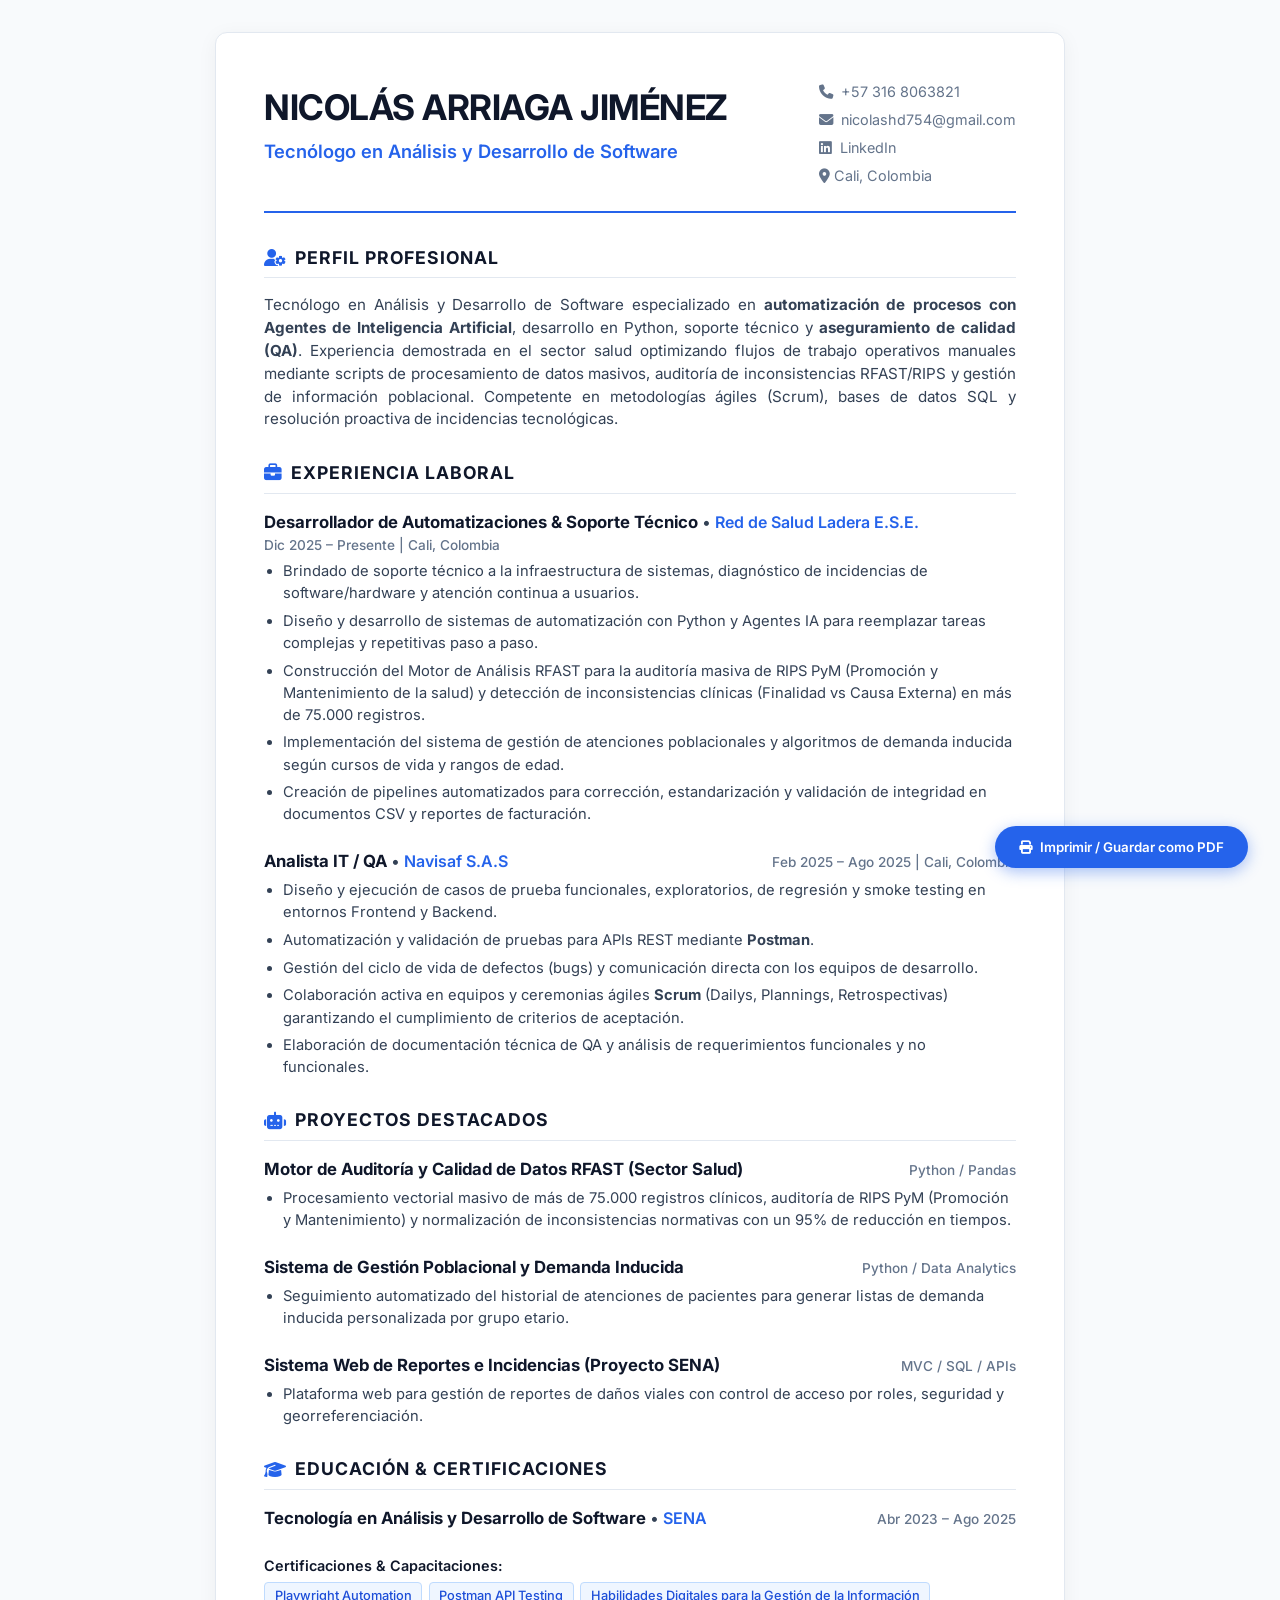
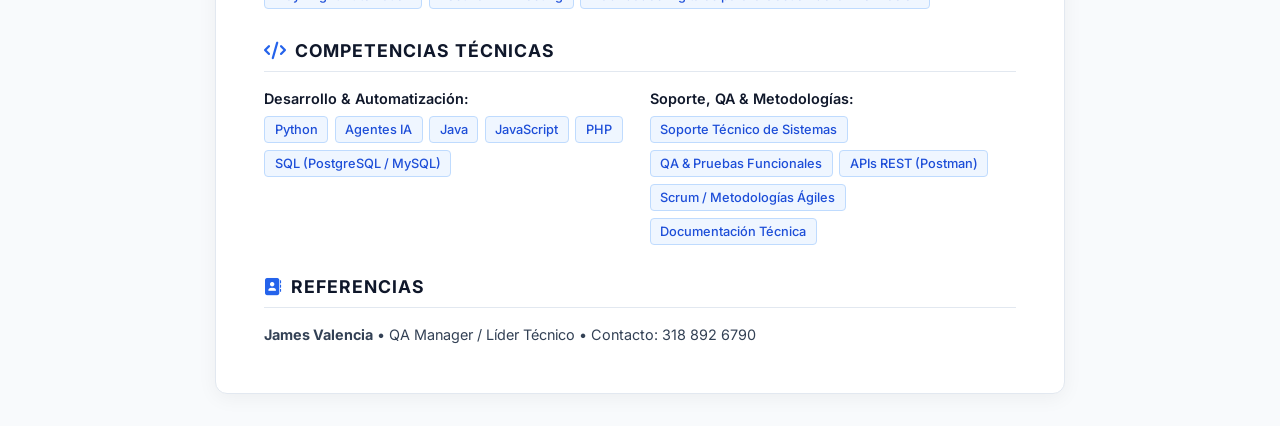
==== cv.html @ 8279fa6a "Initial commit of portafolio" ====
<!DOCTYPE html>
<html lang="es">
<head>
    <meta charset="UTF-8">
    <meta name="viewport" content="width=device-width, initial-scale=1.0">
    <title>CV - Nicolás Arriaga Jiménez | Analista & Desarrollador</title>
    <link rel="preconnect" href="https://fonts.googleapis.com">
    <link rel="preconnect" href="https://fonts.gstatic.com" crossorigin>
    <link href="https://fonts.googleapis.com/css2?family=Inter:wght@300;400;500;600;700&display=swap" rel="stylesheet">
    <link rel="stylesheet" href="https://cdnjs.cloudflare.com/ajax/libs/font-awesome/6.4.0/css/all.min.css">
    <style>
        :root {
            --primary: #0f172a;
            --accent: #2563eb;
            --text: #334155;
            --text-light: #64748b;
            --bg: #f8fafc;
            --card-bg: #ffffff;
            --border: #e2e8f0;
        }

        * {
            margin: 0;
            padding: 0;
            box-sizing: border-box;
            font-family: 'Inter', sans-serif;
        }

        body {
            background-color: var(--bg);
            color: var(--text);
            line-height: 1.5;
            padding: 2rem 1rem;
        }

        .cv-container {
            max-width: 850px;
            margin: 0 auto;
            background: var(--card-bg);
            padding: 3rem;
            border-radius: 12px;
            box-shadow: 0 4px 20px rgba(0, 0, 0, 0.05);
            border: 1px solid var(--border);
        }

        header {
            border-bottom: 2px solid var(--accent);
            padding-bottom: 1.5rem;
            margin-bottom: 2rem;
            display: flex;
            justify-content: space-between;
            align-items: flex-start;
            flex-wrap: wrap;
            gap: 1rem;
        }

        .header-title h1 {
            font-size: 2.2rem;
            color: var(--primary);
            font-weight: 700;
            letter-spacing: -0.5px;
        }

        .header-title h2 {
            font-size: 1.15rem;
            color: var(--accent);
            font-weight: 600;
            margin-top: 0.25rem;
        }

        .contact-details {
            font-size: 0.9rem;
            color: var(--text-light);
            display: flex;
            flex-direction: column;
            gap: 0.4rem;
        }

        .contact-details a {
            color: var(--text-light);
            text-decoration: none;
            display: inline-flex;
            align-items: center;
            gap: 0.5rem;
            transition: color 0.2s;
        }

        .contact-details a:hover {
            color: var(--accent);
        }

        .section-title {
            font-size: 1.1rem;
            text-transform: uppercase;
            letter-spacing: 1px;
            color: var(--primary);
            border-bottom: 1px solid var(--border);
            padding-bottom: 0.4rem;
            margin: 1.8rem 0 1rem 0;
            display: flex;
            align-items: center;
            gap: 0.5rem;
            font-weight: 700;
        }

        .section-title i {
            color: var(--accent);
        }

        p.summary {
            font-size: 0.95rem;
            color: var(--text);
            text-align: justify;
        }

        .timeline-item {
            margin-bottom: 1.5rem;
        }

        .timeline-header {
            display: flex;
            justify-content: space-between;
            align-items: baseline;
            flex-wrap: wrap;
            margin-bottom: 0.3rem;
        }

        .job-title {
            font-weight: 700;
            color: var(--primary);
            font-size: 1.05rem;
        }

        .company {
            color: var(--accent);
            font-weight: 600;
        }

        .date {
            font-size: 0.85rem;
            color: var(--text-light);
            font-weight: 500;
        }

        ul.bullets {
            list-style-type: disc;
            margin-left: 1.2rem;
            font-size: 0.92rem;
            color: var(--text);
        }

        ul.bullets li {
            margin-bottom: 0.35rem;
        }

        .skills-grid {
            display: grid;
            grid-template-columns: repeat(auto-fit, minmax(240px, 1fr));
            gap: 1.2rem;
        }

        .skill-box h4 {
            font-size: 0.9rem;
            color: var(--primary);
            margin-bottom: 0.4rem;
            font-weight: 600;
        }

        .tags {
            display: flex;
            flex-wrap: wrap;
            gap: 0.4rem;
        }

        .tag {
            background: #eff6ff;
            color: #1d4ed8;
            padding: 0.2rem 0.6rem;
            border-radius: 4px;
            font-size: 0.8rem;
            font-weight: 500;
            border: 1px solid #bfdbfe;
        }

        .print-btn {
            position: fixed;
            bottom: 2rem;
            right: 2rem;
            background: var(--accent);
            color: white;
            padding: 0.8rem 1.5rem;
            border-radius: 50px;
            text-decoration: none;
            font-weight: 600;
            box-shadow: 0 4px 15px rgba(37, 99, 235, 0.4);
            display: flex;
            align-items: center;
            gap: 0.5rem;
            cursor: pointer;
            border: none;
            z-index: 100;
            transition: transform 0.2s;
        }

        .print-btn:hover {
            transform: scale(1.05);
        }

        @media print {
            body {
                background: white;
                padding: 0;
            }

            .cv-container {
                box-shadow: none;
                border: none;
                padding: 0;
                max-width: 100%;
            }

            .print-btn {
                display: none;
            }
        }
    </style>
</head>
<body>

    <button onclick="window.print()" class="print-btn">
        <i class="fa-solid fa-print"></i> Imprimir / Guardar como PDF
    </button>

    <div class="cv-container">
        <header>
            <div class="header-title">
                <h1>NICOLÁS ARRIAGA JIMÉNEZ</h1>
                <h2>Tecnólogo en Análisis y Desarrollo de Software</h2>
            </div>
            <div class="contact-details">
                <a href="tel:+573168063821"><i class="fa-solid fa-phone"></i> +57 316 8063821</a>
                <a href="mailto:nicolashd754@gmail.com"><i class="fa-solid fa-envelope"></i> nicolashd754@gmail.com</a>
                <a href="https://www.linkedin.com/in/nicolas-arriaga-jimenez-a359a2356" target="_blank"><i class="fa-brands fa-linkedin"></i> LinkedIn</a>
                <span><i class="fa-solid fa-location-dot"></i> Cali, Colombia</span>
            </div>
        </header>

        <!-- PERFIL -->
        <section>
            <h3 class="section-title"><i class="fa-solid fa-user-gear"></i> Perfil Profesional</h3>
            <p class="summary">
                Tecnólogo en Análisis y Desarrollo de Software especializado en <strong>automatización de procesos con Agentes de Inteligencia Artificial</strong>, desarrollo en Python, soporte técnico y <strong>aseguramiento de calidad (QA)</strong>. Experiencia demostrada en el sector salud optimizando flujos de trabajo operativos manuales mediante scripts de procesamiento de datos masivos, auditoría de inconsistencias RFAST/RIPS y gestión de información poblacional. Competente en metodologías ágiles (Scrum), bases de datos SQL y resolución proactiva de incidencias tecnológicas.
            </p>
        </section>

        <!-- EXPERIENCIA LABORAL -->
        <section>
            <h3 class="section-title"><i class="fa-solid fa-briefcase"></i> Experiencia Laboral</h3>

            <!-- Red de Salud Ladera -->
            <div class="timeline-item">
                <div class="timeline-header">
                    <div>
                        <span class="job-title">Desarrollador de Automatizaciones & Soporte Técnico</span> &bull; <span class="company">Red de Salud Ladera E.S.E.</span>
                    </div>
                    <span class="date">Dic 2025 – Presente | Cali, Colombia</span>
                </div>
                <ul class="bullets">
                    <li>Brindado de soporte técnico a la infraestructura de sistemas, diagnóstico de incidencias de software/hardware y atención continua a usuarios.</li>
                    <li>Diseño y desarrollo de sistemas de automatización con Python y Agentes IA para reemplazar tareas complejas y repetitivas paso a paso.</li>
                    <li>Construcción del Motor de Análisis RFAST para la auditoría masiva de RIPS PyM (Promoción y Mantenimiento de la salud) y detección de inconsistencias clínicas (Finalidad vs Causa Externa) en más de 75.000 registros.</li>
                    <li>Implementación del sistema de gestión de atenciones poblacionales y algoritmos de demanda inducida según cursos de vida y rangos de edad.</li>
                    <li>Creación de pipelines automatizados para corrección, estandarización y validación de integridad en documentos CSV y reportes de facturación.</li>
                </ul>
            </div>
            
            <!-- Navisaf S.A.S -->
            <div class="timeline-item">
                <div class="timeline-header">
                    <div>
                        <span class="job-title">Analista IT / QA</span> &bull; <span class="company">Navisaf S.A.S</span>
                    </div>
                    <span class="date">Feb 2025 – Ago 2025 | Cali, Colombia</span>
                </div>
                <ul class="bullets">
                    <li>Diseño y ejecución de casos de prueba funcionales, exploratorios, de regresión y smoke testing en entornos Frontend y Backend.</li>
                    <li>Automatización y validación de pruebas para APIs REST mediante <strong>Postman</strong>.</li>
                    <li>Gestión del ciclo de vida de defectos (bugs) y comunicación directa con los equipos de desarrollo.</li>
                    <li>Colaboración activa en equipos y ceremonias ágiles <strong>Scrum</strong> (Dailys, Plannings, Retrospectivas) garantizando el cumplimiento de criterios de aceptación.</li>
                    <li>Elaboración de documentación técnica de QA y análisis de requerimientos funcionales y no funcionales.</li>
                </ul>
            </div>
        </section>

        <!-- PROYECTOS DESTACADOS -->
        <section>
            <h3 class="section-title"><i class="fa-solid fa-robot"></i> Proyectos Destacados</h3>

            <div class="timeline-item">
                <div class="timeline-header">
                    <span class="job-title">Motor de Auditoría y Calidad de Datos RFAST (Sector Salud)</span>
                    <span class="date">Python / Pandas</span>
                </div>
                <ul class="bullets">
                    <li>Procesamiento vectorial masivo de más de 75.000 registros clínicos, auditoría de RIPS PyM (Promoción y Mantenimiento) y normalización de inconsistencias normativas con un 95% de reducción en tiempos.</li>
                </ul>
            </div>

            <div class="timeline-item">
                <div class="timeline-header">
                    <span class="job-title">Sistema de Gestión Poblacional y Demanda Inducida</span>
                    <span class="date">Python / Data Analytics</span>
                </div>
                <ul class="bullets">
                    <li>Seguimiento automatizado del historial de atenciones de pacientes para generar listas de demanda inducida personalizada por grupo etario.</li>
                </ul>
            </div>

            <div class="timeline-item">
                <div class="timeline-header">
                    <span class="job-title">Sistema Web de Reportes e Incidencias (Proyecto SENA)</span>
                    <span class="date">MVC / SQL / APIs</span>
                </div>
                <ul class="bullets">
                    <li>Plataforma web para gestión de reportes de daños viales con control de acceso por roles, seguridad y georreferenciación.</li>
                </ul>
            </div>
        </section>

        <!-- EDUCACIÓN Y CERTIFICACIONES -->
        <section>
            <h3 class="section-title"><i class="fa-solid fa-graduation-cap"></i> Educación & Certificaciones</h3>
            
            <div class="timeline-item">
                <div class="timeline-header">
                    <div>
                        <span class="job-title">Tecnología en Análisis y Desarrollo de Software</span> &bull; <span class="company">SENA</span>
                    </div>
                    <span class="date">Abr 2023 – Ago 2025</span>
                </div>
            </div>

            <div style="margin-top: 0.5rem;">
                <p style="font-size: 0.9rem; font-weight: 600; color: var(--primary); margin-bottom: 0.3rem;">Certificaciones & Capacitaciones:</p>
                <div class="tags">
                    <span class="tag">Playwright Automation</span>
                    <span class="tag">Postman API Testing</span>
                    <span class="tag">Habilidades Digitales para la Gestión de la Información</span>
                </div>
            </div>
        </section>

        <!-- COMPETENCIAS TÉCNICAS -->
        <section>
            <h3 class="section-title"><i class="fa-solid fa-code"></i> Competencias Técnicas</h3>
            <div class="skills-grid">
                <div class="skill-box">
                    <h4>Desarrollo & Automatización:</h4>
                    <div class="tags">
                        <span class="tag">Python</span>
                        <span class="tag">Agentes IA</span>
                        <span class="tag">Java</span>
                        <span class="tag">JavaScript</span>
                        <span class="tag">PHP</span>
                        <span class="tag">SQL (PostgreSQL / MySQL)</span>
                    </div>
                </div>
                <div class="skill-box">
                    <h4>Soporte, QA & Metodologías:</h4>
                    <div class="tags">
                        <span class="tag">Soporte Técnico de Sistemas</span>
                        <span class="tag">QA & Pruebas Funcionales</span>
                        <span class="tag">APIs REST (Postman)</span>
                        <span class="tag">Scrum / Metodologías Ágiles</span>
                        <span class="tag">Documentación Técnica</span>
                    </div>
                </div>
            </div>
        </section>

        <!-- REFERENCIAS -->
        <section>
            <h3 class="section-title"><i class="fa-solid fa-address-book"></i> Referencias</h3>
            <p style="font-size: 0.9rem;">
                <strong>James Valencia</strong> &bull; QA Manager / Líder Técnico &bull; Contacto: 318 892 6790
            </p>
        </section>
    </div>

</body>
</html>
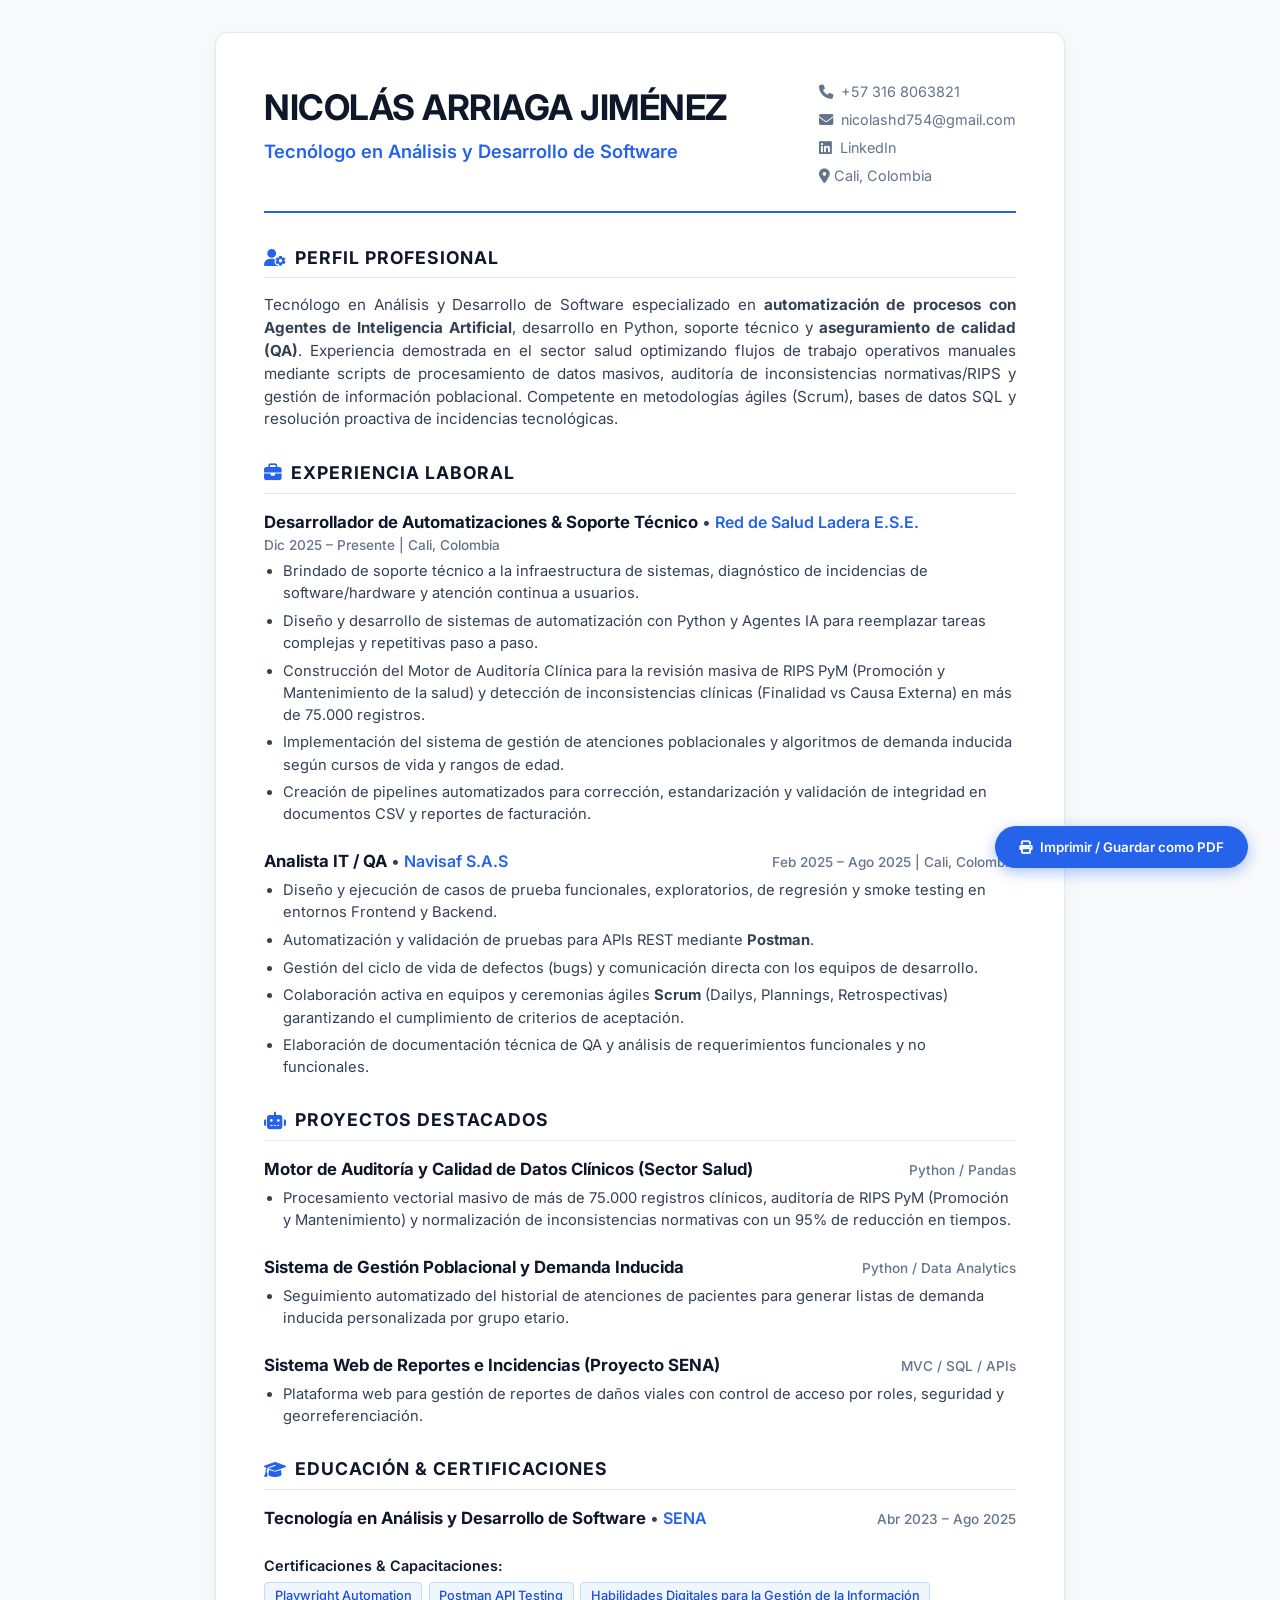
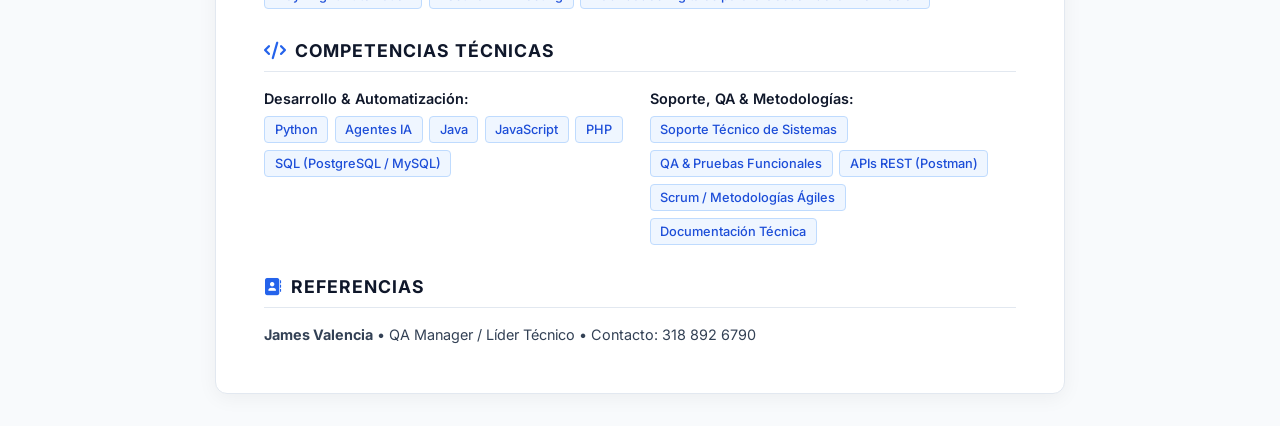
==== commit de6982eb: "Neutralize RFAST references in portfolio and CV" ====
--- a/cv.html
+++ b/cv.html
@@ -249,7 +249,7 @@
         <section>
             <h3 class="section-title"><i class="fa-solid fa-user-gear"></i> Perfil Profesional</h3>
             <p class="summary">
-                Tecnólogo en Análisis y Desarrollo de Software especializado en <strong>automatización de procesos con Agentes de Inteligencia Artificial</strong>, desarrollo en Python, soporte técnico y <strong>aseguramiento de calidad (QA)</strong>. Experiencia demostrada en el sector salud optimizando flujos de trabajo operativos manuales mediante scripts de procesamiento de datos masivos, auditoría de inconsistencias RFAST/RIPS y gestión de información poblacional. Competente en metodologías ágiles (Scrum), bases de datos SQL y resolución proactiva de incidencias tecnológicas.
+                Tecnólogo en Análisis y Desarrollo de Software especializado en <strong>automatización de procesos con Agentes de Inteligencia Artificial</strong>, desarrollo en Python, soporte técnico y <strong>aseguramiento de calidad (QA)</strong>. Experiencia demostrada en el sector salud optimizando flujos de trabajo operativos manuales mediante scripts de procesamiento de datos masivos, auditoría de inconsistencias normativas/RIPS y gestión de información poblacional. Competente en metodologías ágiles (Scrum), bases de datos SQL y resolución proactiva de incidencias tecnológicas.
             </p>
         </section>
 
@@ -268,7 +268,7 @@
                 <ul class="bullets">
                     <li>Brindado de soporte técnico a la infraestructura de sistemas, diagnóstico de incidencias de software/hardware y atención continua a usuarios.</li>
                     <li>Diseño y desarrollo de sistemas de automatización con Python y Agentes IA para reemplazar tareas complejas y repetitivas paso a paso.</li>
-                    <li>Construcción del Motor de Análisis RFAST para la auditoría masiva de RIPS PyM (Promoción y Mantenimiento de la salud) y detección de inconsistencias clínicas (Finalidad vs Causa Externa) en más de 75.000 registros.</li>
+                    <li>Construcción del Motor de Auditoría Clínica para la revisión masiva de RIPS PyM (Promoción y Mantenimiento de la salud) y detección de inconsistencias clínicas (Finalidad vs Causa Externa) en más de 75.000 registros.</li>
                     <li>Implementación del sistema de gestión de atenciones poblacionales y algoritmos de demanda inducida según cursos de vida y rangos de edad.</li>
                     <li>Creación de pipelines automatizados para corrección, estandarización y validación de integridad en documentos CSV y reportes de facturación.</li>
                 </ul>
@@ -298,7 +298,7 @@
 
             <div class="timeline-item">
                 <div class="timeline-header">
-                    <span class="job-title">Motor de Auditoría y Calidad de Datos RFAST (Sector Salud)</span>
+                    <span class="job-title">Motor de Auditoría y Calidad de Datos Clínicos (Sector Salud)</span>
                     <span class="date">Python / Pandas</span>
                 </div>
                 <ul class="bullets">
